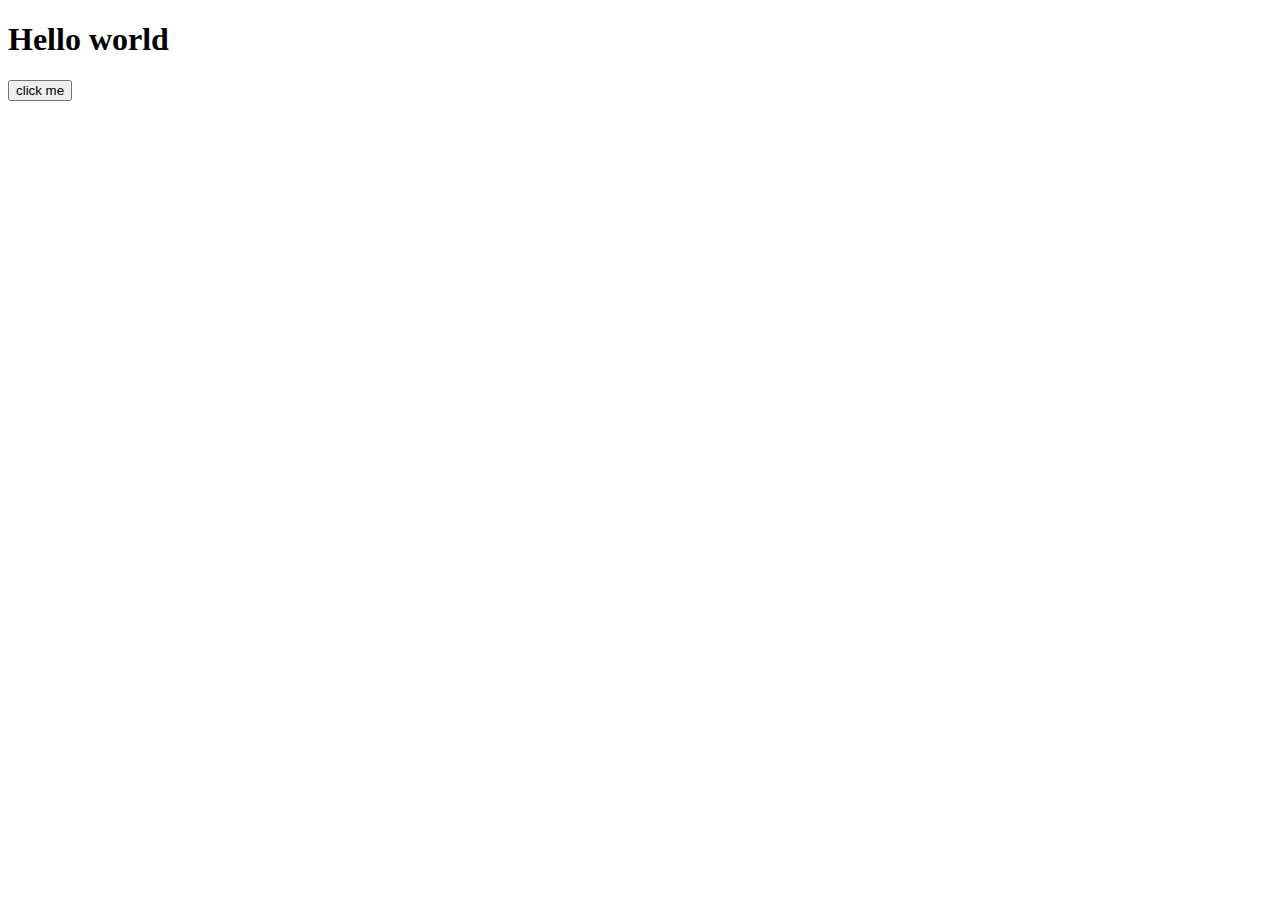
==== public/index.html @ b84ee532 "added app.js and listener" ====
<!DOCTYPE html>
<html lang="en">
<head>
    <meta charset="UTF-8">
    <meta http-equiv="X-UA-Compatible" content="IE=edge">
    <meta name="viewport" content="width=device-width, initial-scale=1.0">
    <title>Document</title>
    
</head>
<body>
    <h1> Hello world</h1>
    <button>click me</button>
    <script src="../src/app.js"></script> 
</body>
</html>
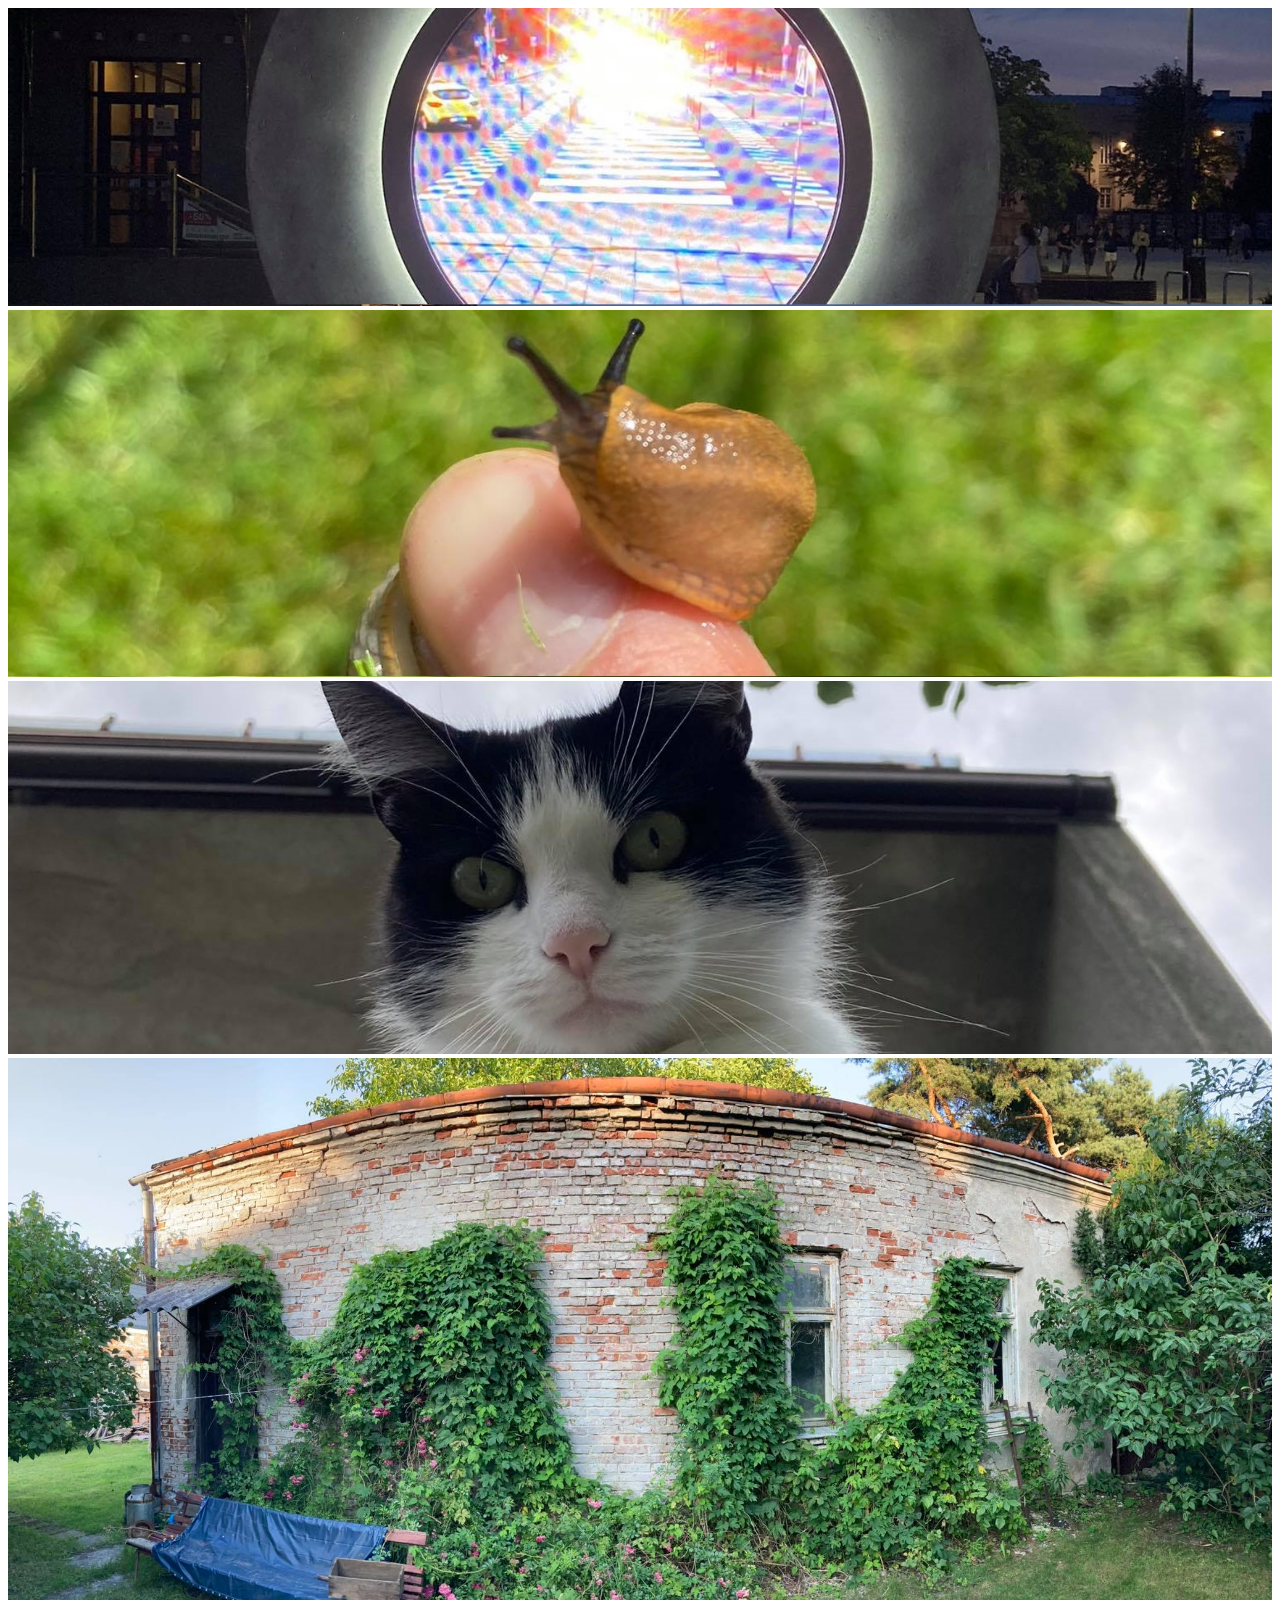
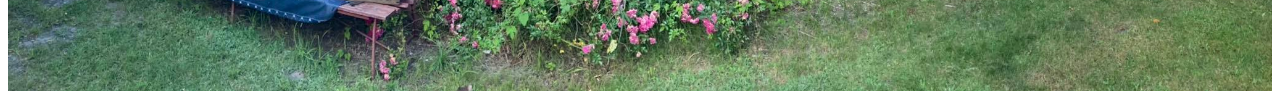
==== commit 351e6e05: "add photos" ====
--- a/public/index.html
+++ b/public/index.html
@@ -5,11 +5,16 @@
     <meta http-equiv="X-UA-Compatible" content="IE=edge">
     <meta name="viewport" content="width=device-width, initial-scale=1.0">
     <title>Document</title>
+    <link rel="stylesheet" href="../src/css/main.css">
     
 </head>
 <body>
-    <h1> Hello world</h1>
-    <button>click me</button>
-    <script src="../src/app.js"></script> 
+    <div class="photos">
+        <img src="../src/img/photo1.jpg">
+        <img src="../src/img/photo2.jpg">
+        <img src="../src/img/photo3.jpg">
+        <img src="../src/img/photo4.jpg">
+        </div>
+    <script src="../src/js/app.js"></script> 
 </body>
 </html>--- a/src/css/main.css
+++ b/src/css/main.css
@@ -0,0 +1,10 @@
+.photos {
+    height: 100%;
+    width: 100%;
+    display: block;
+}
+img {
+    height: 100%;
+    width: 100%; 
+   
+}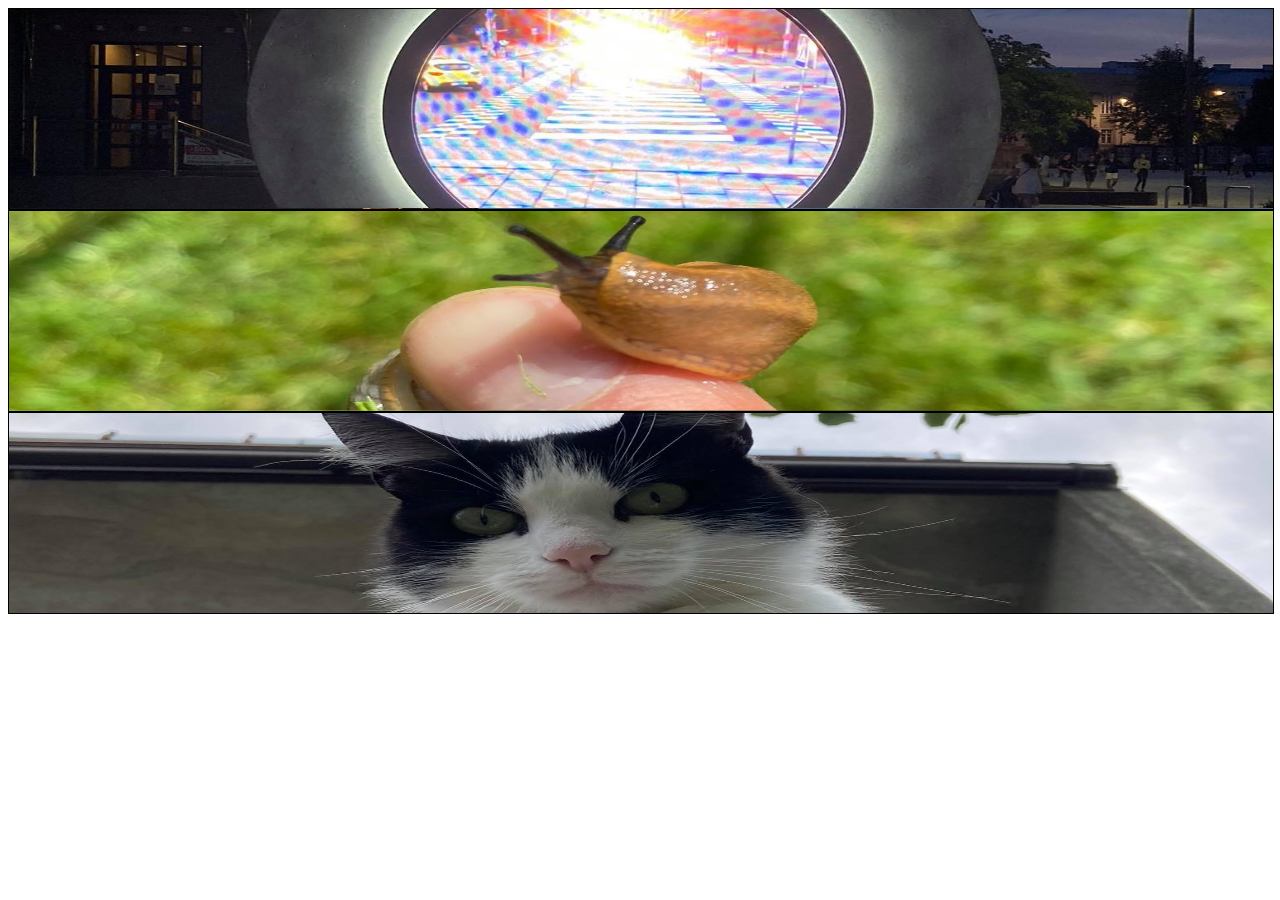
==== commit b9859337: "fixed js and css" ====
--- a/public/index.html
+++ b/public/index.html
@@ -10,11 +10,17 @@
 </head>
 <body>
     <div class="photos">
-        <img src="../src/img/photo1.jpg">
-        <img src="../src/img/photo2.jpg">
-        <img src="../src/img/photo3.jpg">
-        <img src="../src/img/photo4.jpg">
-        </div>
+        <div class="photo">
+      <img src="../src/img/photo1.jpg">
+    </div>
+    <div class="photo">
+       <img src="../src/img/photo2.jpg">
+    </div>
+    <div class="photo">
+      <img src="../src/img/photo3.jpg">
+    </div>
+   
+    </div>
     <script src="../src/js/app.js"></script> 
 </body>
 </html>--- a/src/css/main.css
+++ b/src/css/main.css
@@ -1,10 +1,21 @@
 .photos {
     height: 100%;
     width: 100%;
-    display: block;
+    
 }
 img {
     height: 100%;
     width: 100%; 
    
+}
+
+.photo{
+    height: 200px;
+    width: 100%;
+    border: 1px solid black;
+}
+.active {
+    height: 110%;
+   
+    
 }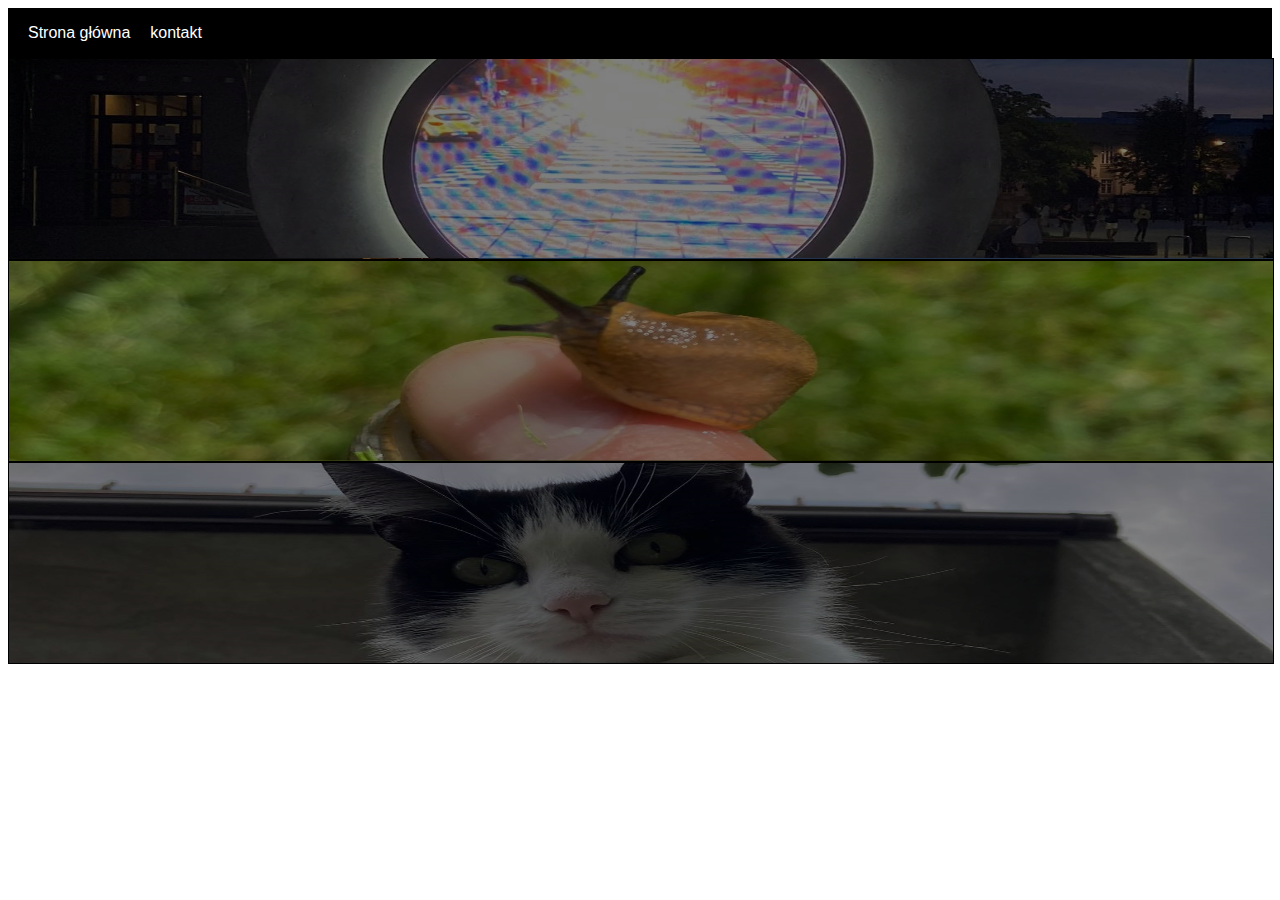
==== commit 581f784d: "fixed menu and nav" ====
--- a/public/index.html
+++ b/public/index.html
@@ -9,14 +9,18 @@
     
 </head>
 <body>
+  <nav>
+    <p>Strona główna</p>
+    <p>kontakt</p>
+  </nav>
     <div class="photos">
-        <div class="photo">
+        <div class="photo" id="p1">
       <img src="../src/img/photo1.jpg">
     </div>
-    <div class="photo">
+    <div class="photo" id="p2">
        <img src="../src/img/photo2.jpg">
     </div>
-    <div class="photo">
+    <div class="photo" id="p3">
       <img src="../src/img/photo3.jpg">
     </div>
    
--- a/src/css/main.css
+++ b/src/css/main.css
@@ -13,9 +13,25 @@
     height: 200px;
     width: 100%;
     border: 1px solid black;
+    transition: .5s;
+    filter: brightness(50%);
 }
 .active {
-    height: 110%;
-   
+    filter: brightness(120%);
+   transition: .5s;
+   height: 205px;
     
+}
+nav {
+    height: 50px;
+    width: 100%;
+    display: flex;
+    background-color: black;
+    color: white;
+    font-family: Arial;
+
+}
+
+nav p {
+    margin-left: 20px;
 }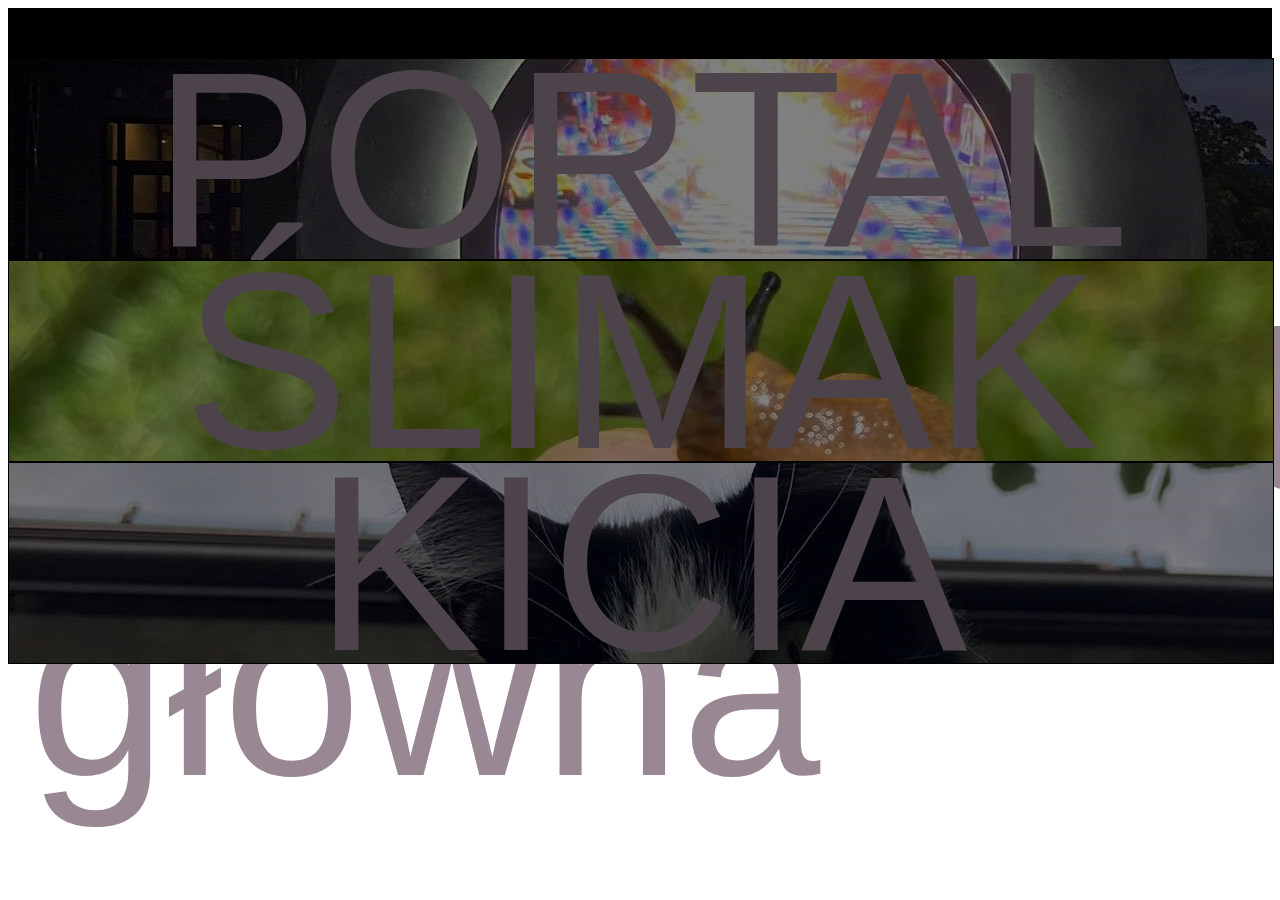
==== commit 0c818fd6: "photos with signs" ====
--- a/public/index.html
+++ b/public/index.html
@@ -15,13 +15,13 @@
   </nav>
     <div class="photos">
         <div class="photo" id="p1">
-      <img src="../src/img/photo1.jpg">
+    <p> PORTAL</p>
     </div>
     <div class="photo" id="p2">
-       <img src="../src/img/photo2.jpg">
+      <p> ŚLIMAK</p>
     </div>
     <div class="photo" id="p3">
-      <img src="../src/img/photo3.jpg">
+      <p> KICIA</p>
     </div>
    
     </div>
--- a/src/css/main.css
+++ b/src/css/main.css
@@ -15,6 +15,10 @@
     border: 1px solid black;
     transition: .5s;
     filter: brightness(50%);
+    display: flex;
+    align-items: center;
+    justify-content: center;
+    
 }
 .active {
     filter: brightness(120%);
@@ -34,4 +38,22 @@
 
 nav p {
     margin-left: 20px;
+     
+}
+#p1 {
+    background-image: url("/src/img/photo1.jpg");
+    
+}
+p {
+    color: rgb(153, 136, 147);
+    font-size: 250px;
+    font-family: Arial;
+    font-weight: 400;
+}
+#p2 {
+    background-image: url("/src/img/photo2.jpg");
+}
+#p3 {
+    background-image: url("/src/img/photo3.jpg");
+    color: rgb(121, 10, 10);
 }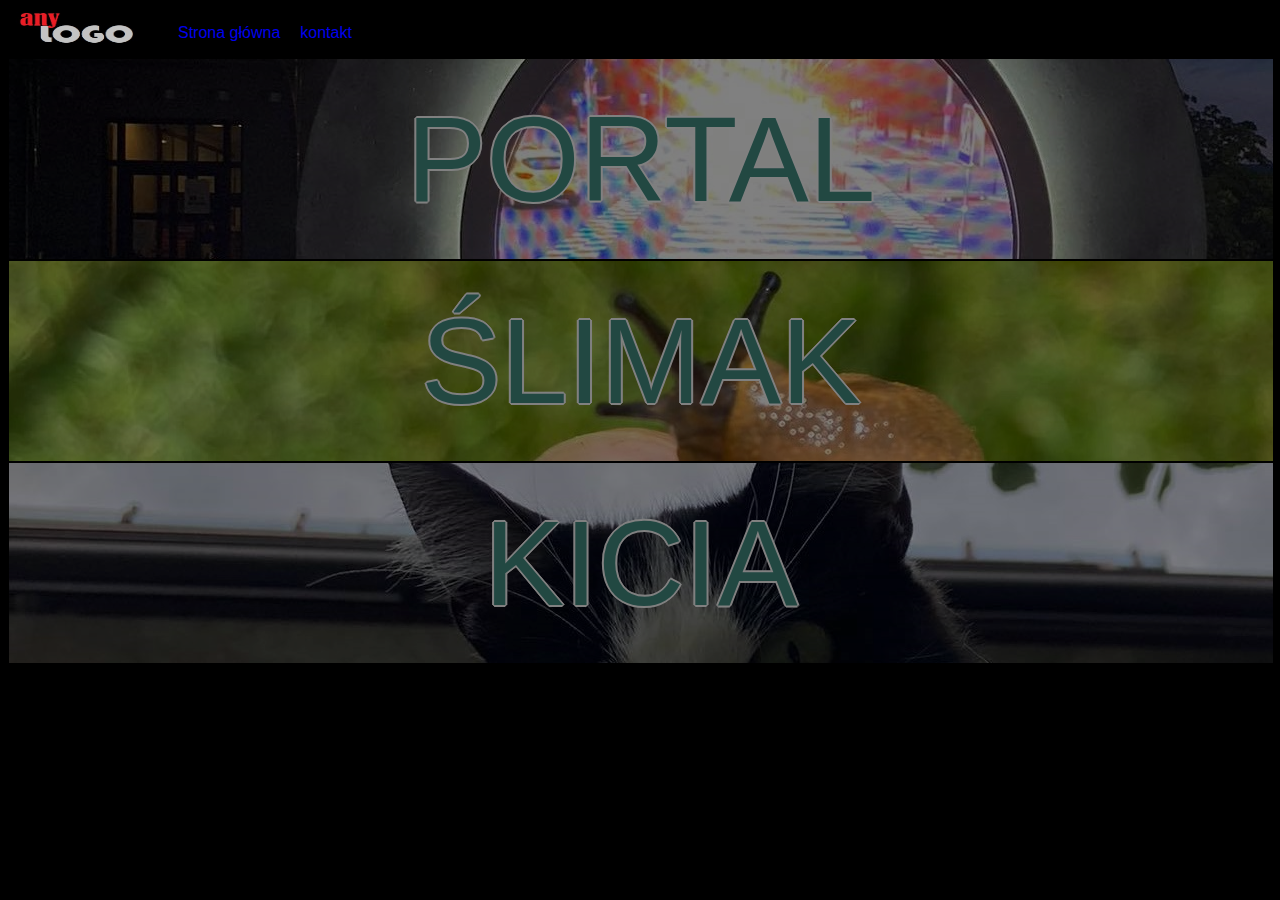
==== commit 5a6d4d6d: "fixed margin" ====
--- a/public/index.html
+++ b/public/index.html
@@ -10,19 +10,21 @@
 </head>
 <body>
   <nav>
-    <p>Strona główna</p>
-    <p>kontakt</p>
+    <img id="logo" src="../src/img/Anylogo.jpg">
+    <a href="#"> <p>Strona główna</p></a>
+    <a href="/public/kontakt.html"><p>kontakt</p></a>
   </nav>
     <div class="photos">
-        <div class="photo" id="p1">
+       <a href="Section1.html"> 
+    <div class="photo" id="p1">
     <p> PORTAL</p>
-    </div>
-    <div class="photo" id="p2">
+    </div></a>
+    <a href="Section2.html"><div class="photo" id="p2">
       <p> ŚLIMAK</p>
-    </div>
-    <div class="photo" id="p3">
+    </div></a>
+    <a href="Section3.html"><div class="photo" id="p3">
       <p> KICIA</p>
-    </div>
+    </div></a>
    
     </div>
     <script src="../src/js/app.js"></script> 
--- a/src/css/main.css
+++ b/src/css/main.css
@@ -2,7 +2,9 @@
     height: 100%;
     width: 100%;
     
+    
 }
+a { text-decoration: none; }
 img {
     height: 100%;
     width: 100%; 
@@ -13,19 +15,22 @@
     height: 200px;
     width: 100%;
     border: 1px solid black;
-    transition: .5s;
+    transition: .8s;
     filter: brightness(50%);
     display: flex;
     align-items: center;
     justify-content: center;
-    
+   
 }
 .active {
     filter: brightness(120%);
-   transition: .5s;
+   transition: .8s;
    height: 205px;
+ 
     
 }
+
+
 nav {
     height: 50px;
     width: 100%;
@@ -33,6 +38,7 @@
     background-color: black;
     color: white;
     font-family: Arial;
+    
 
 }
 
@@ -40,20 +46,44 @@
     margin-left: 20px;
      
 }
+
+.photo p {
+    color: rgba(29, 119, 107, 0.822);
+    font-size: 120px;
+    font-family: Arial;
+    font-weight: 400;
+    text-shadow: 2px 0 0 #fff, -2px 0 0 #fff, 0 2px 0 #fff, 0 -2px 0 #fff, 1px 1px #fff, -1px -1px 0 #fff, 1px -1px 0 #fff, -1px 1px 0 #fff;
+
+   
+}
 #p1 {
     background-image: url("/src/img/photo1.jpg");
     
-}
-p {
-    color: rgb(153, 136, 147);
-    font-size: 250px;
-    font-family: Arial;
-    font-weight: 400;
 }
 #p2 {
     background-image: url("/src/img/photo2.jpg");
 }
 #p3 {
     background-image: url("/src/img/photo3.jpg");
-    color: rgb(121, 10, 10);
-}+    
+}
+#logo {
+    height: 100%;
+    width: 150px;
+}
+body {
+    background-color:rgb(51, 48, 50);
+    background-color: black;
+    
+}
+#kontakt {
+    margin-left: 50%;
+    margin-top: 10%;
+}
+
+#sections {
+   margin-left: 33%;
+  height: 30%;
+  width: 30%;
+}
+
